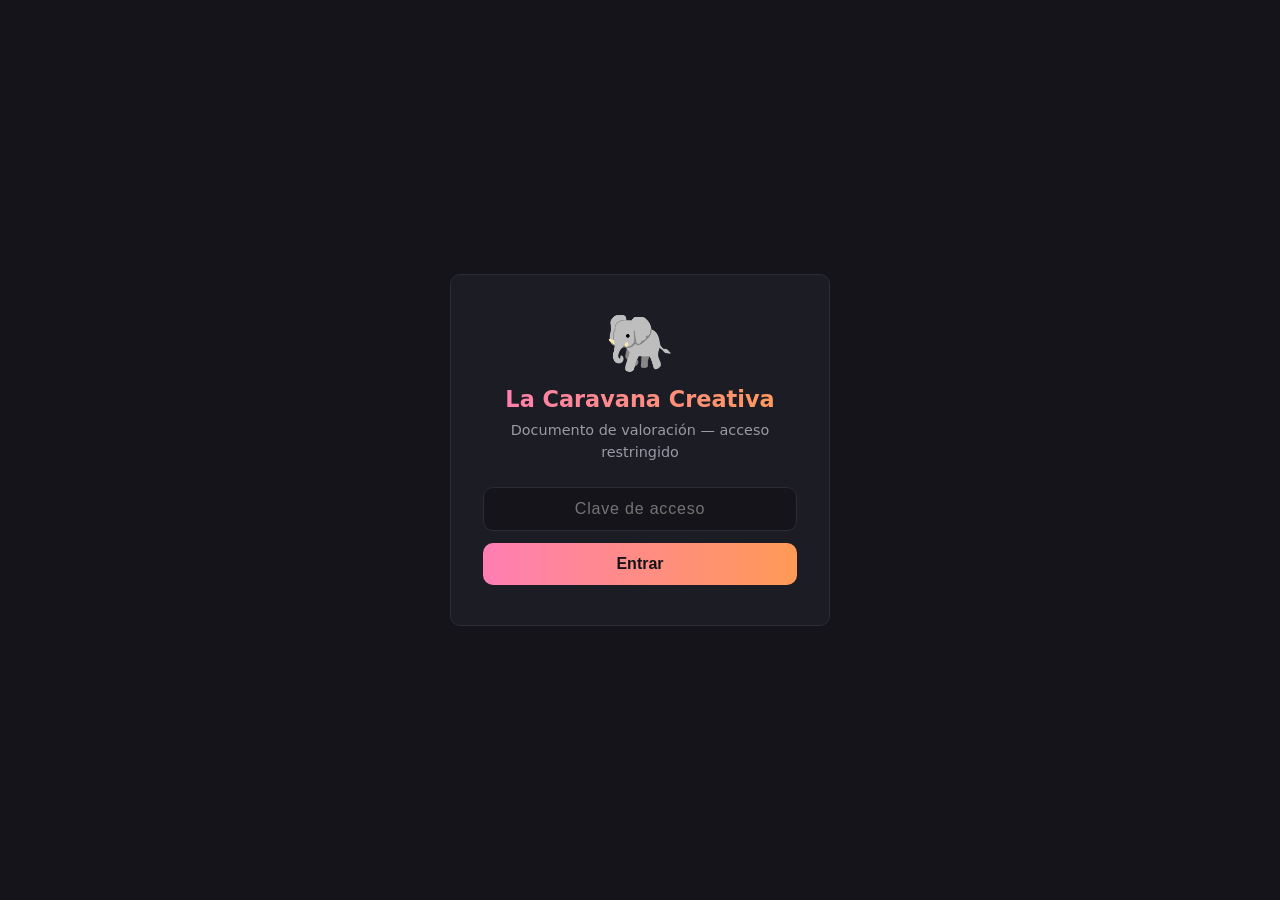
==== index.html @ cc8ba331 "feat: esqueleto y gate de claves" ====
<!DOCTYPE html>
<html lang="es">
<head>
<meta charset="UTF-8">
<meta name="viewport" content="width=device-width, initial-scale=1.0">
<title>La Caravana Creativa — Valoración</title>
<link rel="stylesheet" href="css/style.css">
</head>
<body>

<section id="key-screen" class="key-screen">
  <div class="key-card">
    <div class="logo" aria-hidden="true">🐘</div>
    <h1>La Caravana Creativa</h1>
    <p class="subtitle">Documento de valoración — acceso restringido</p>
    <form id="key-form" autocomplete="off">
      <label for="key-input" class="sr-only">Clave de acceso</label>
      <input type="password" id="key-input" name="key" placeholder="Clave de acceso" autocomplete="off">
      <button type="submit">Entrar</button>
    </form>
    <p id="key-error" class="key-error" hidden>Clave incorrecta. Intenta de nuevo.</p>
  </div>
</section>

<main id="app" hidden>
  <header class="app-header">
    <div class="brand">
      <span class="logo-small" aria-hidden="true">🐘</span>
      <span class="brand-name">La Caravana Creativa</span>
    </div>
    <nav class="main-nav" aria-label="Secciones del documento">
      <a href="#empresa">1. La empresa</a>
      <a href="#foto-financiera">2. Foto financiera</a>
      <a href="#activos">3. Activos</a>
      <a href="#marcas-clientes">4. Marcas clientes</a>
      <a href="#normalizacion">5. Normalización</a>
      <a href="#valoracion">6. Valoración</a>
      <a href="#rango-valor">7. Rango de valor</a>
    </nav>
  </header>

  <section id="empresa" class="section"></section>
  <section id="foto-financiera" class="section"></section>
  <section id="activos" class="section"></section>
  <section id="marcas-clientes" class="section"></section>
  <section id="normalizacion" class="section"></section>
  <section id="valoracion" class="section"></section>
  <section id="rango-valor" class="section"></section>
</main>

<script src="js/app.js" defer></script>
</body>
</html>
---- css/style.css ----
/* La Caravana Creativa — Valoración
   Estética: memo de inversión, sobrio y oscuro, acento degradé rosa/naranja. */

:root {
  --bg: #14141a;
  --bg-elevated: #1c1c24;
  --border: #2c2c36;
  --text: #eaeaef;
  --text-muted: #9a9aa8;
  --accent-start: #ff7eb3;
  --accent-end: #ff9a56;
  --gradient: linear-gradient(90deg, var(--accent-start), var(--accent-end));
  --radius: 10px;
}

* {
  box-sizing: border-box;
}

html, body {
  margin: 0;
  padding: 0;
}

body {
  background: var(--bg);
  color: var(--text);
  font-family: system-ui, -apple-system, "Segoe UI", Roboto, sans-serif;
  line-height: 1.5;
  min-height: 100vh;
}

.sr-only {
  position: absolute;
  width: 1px;
  height: 1px;
  padding: 0;
  margin: -1px;
  overflow: hidden;
  clip: rect(0, 0, 0, 0);
  white-space: nowrap;
  border: 0;
}

/* --- Pantalla de clave --- */

.key-screen {
  min-height: 100vh;
  display: flex;
  align-items: center;
  justify-content: center;
  padding: 24px;
}

.key-card {
  width: 100%;
  max-width: 380px;
  background: var(--bg-elevated);
  border: 1px solid var(--border);
  border-radius: var(--radius);
  padding: 40px 32px;
  text-align: center;
}

.key-card .logo {
  font-size: 56px;
  line-height: 1;
  margin-bottom: 12px;
}

.key-card h1 {
  font-size: 1.4rem;
  margin: 0 0 4px;
  background: var(--gradient);
  -webkit-background-clip: text;
  background-clip: text;
  color: transparent;
}

.key-card .subtitle {
  color: var(--text-muted);
  font-size: 0.9rem;
  margin: 0 0 24px;
}

#key-form {
  display: flex;
  flex-direction: column;
  gap: 12px;
}

#key-input {
  background: var(--bg);
  border: 1px solid var(--border);
  border-radius: var(--radius);
  color: var(--text);
  padding: 12px 14px;
  font-size: 1rem;
  text-align: center;
  letter-spacing: 0.05em;
}

#key-input:focus {
  outline: none;
  border-color: var(--accent-start);
}

#key-form button {
  background: var(--gradient);
  border: none;
  border-radius: var(--radius);
  color: #14141a;
  font-weight: 600;
  padding: 12px 14px;
  font-size: 1rem;
  cursor: pointer;
}

#key-form button:hover {
  opacity: 0.9;
}

.key-error {
  color: var(--accent-start);
  font-size: 0.85rem;
  margin: 16px 0 0;
}

/* --- App --- */

.app-header {
  position: sticky;
  top: 0;
  z-index: 10;
  background: var(--bg-elevated);
  border-bottom: 1px solid var(--border);
  padding: 16px 24px;
}

.brand {
  display: flex;
  align-items: center;
  gap: 8px;
  margin-bottom: 12px;
}

.logo-small {
  font-size: 1.3rem;
}

.brand-name {
  font-weight: 600;
  background: var(--gradient);
  -webkit-background-clip: text;
  background-clip: text;
  color: transparent;
}

.main-nav {
  display: flex;
  flex-wrap: wrap;
  gap: 6px 18px;
}

.main-nav a {
  color: var(--text-muted);
  text-decoration: none;
  font-size: 0.85rem;
  white-space: nowrap;
}

.main-nav a:hover {
  color: var(--text);
}

.section {
  max-width: 960px;
  margin: 0 auto;
  padding: 48px 24px;
  min-height: 200px;
  border-bottom: 1px solid var(--border);
}

.section:last-child {
  border-bottom: none;
}

/* --- Gate de modo: dueños vs. compradores --- */

body.mode-buyer .owner-only {
  display: none;
}

@media (max-width: 600px) {
  .key-card {
    padding: 32px 20px;
  }

  .app-header {
    padding: 12px 16px;
  }

  .section {
    padding: 32px 16px;
  }
}
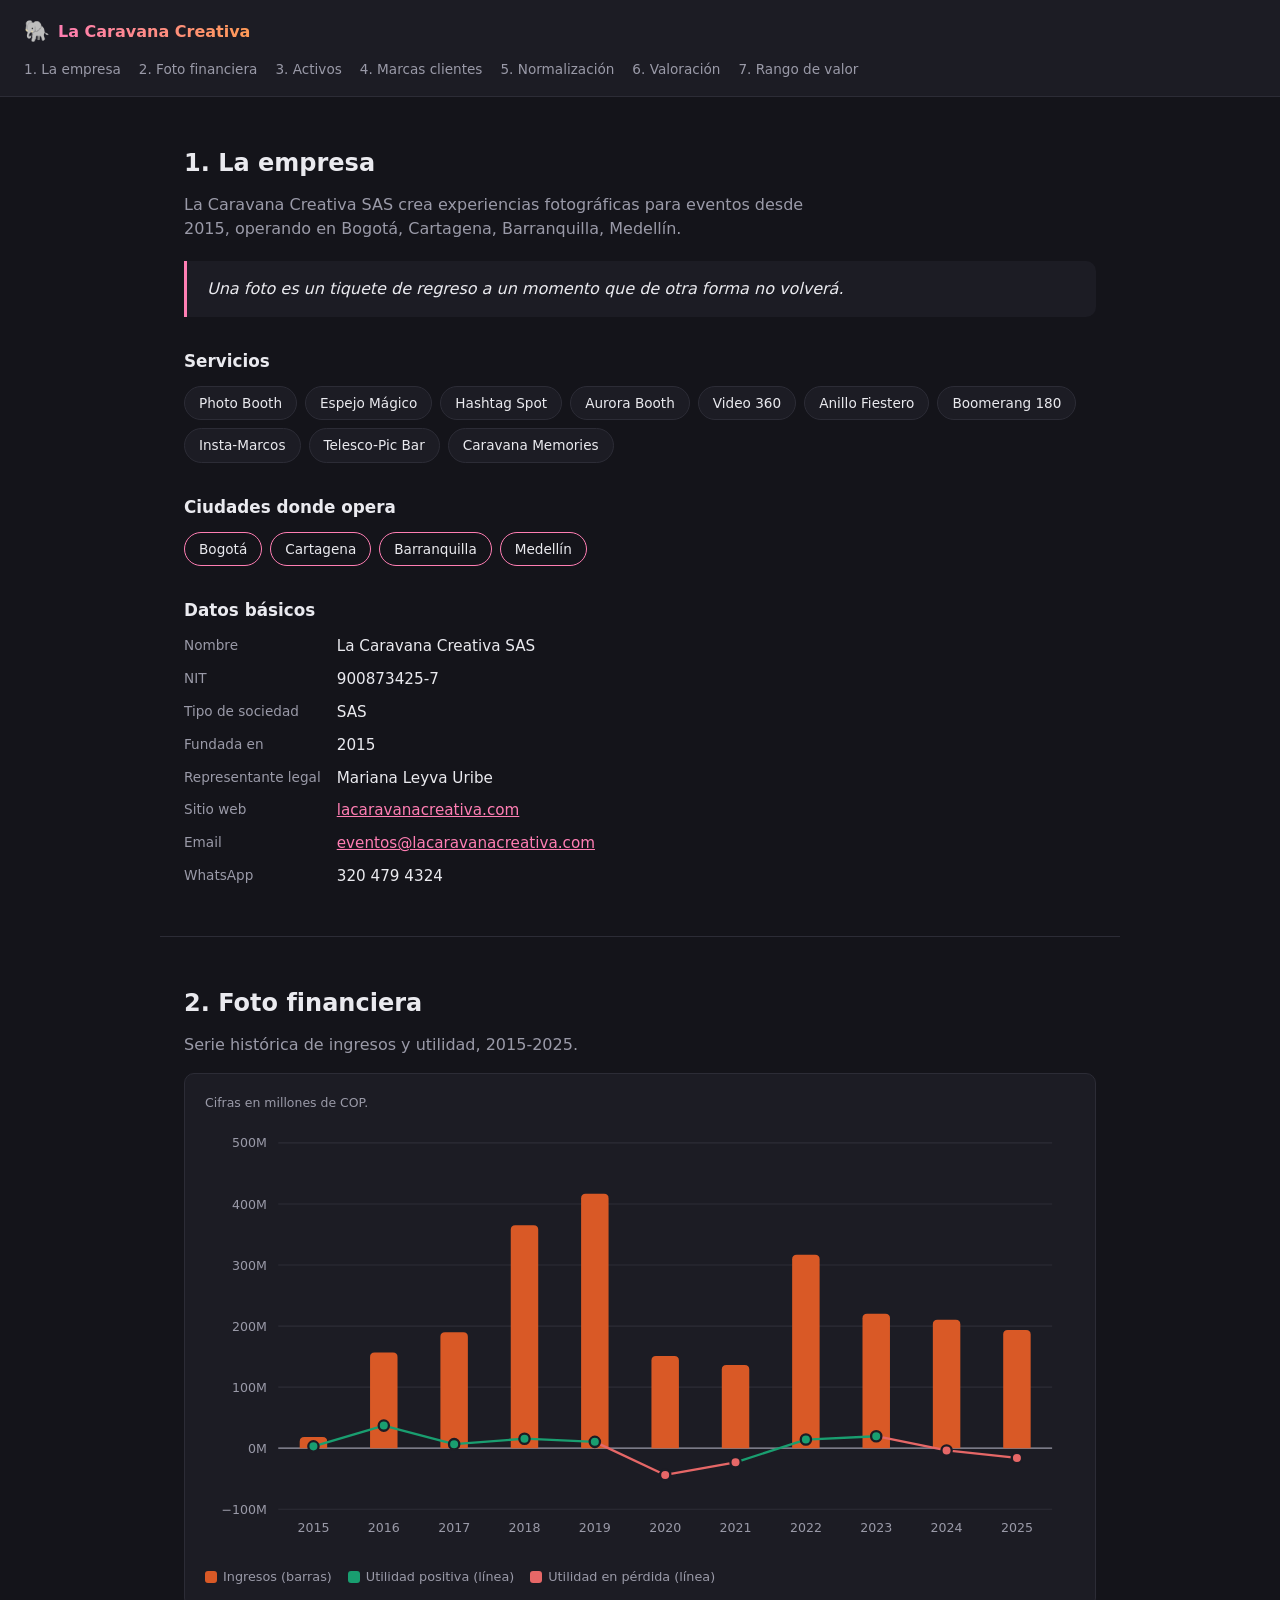
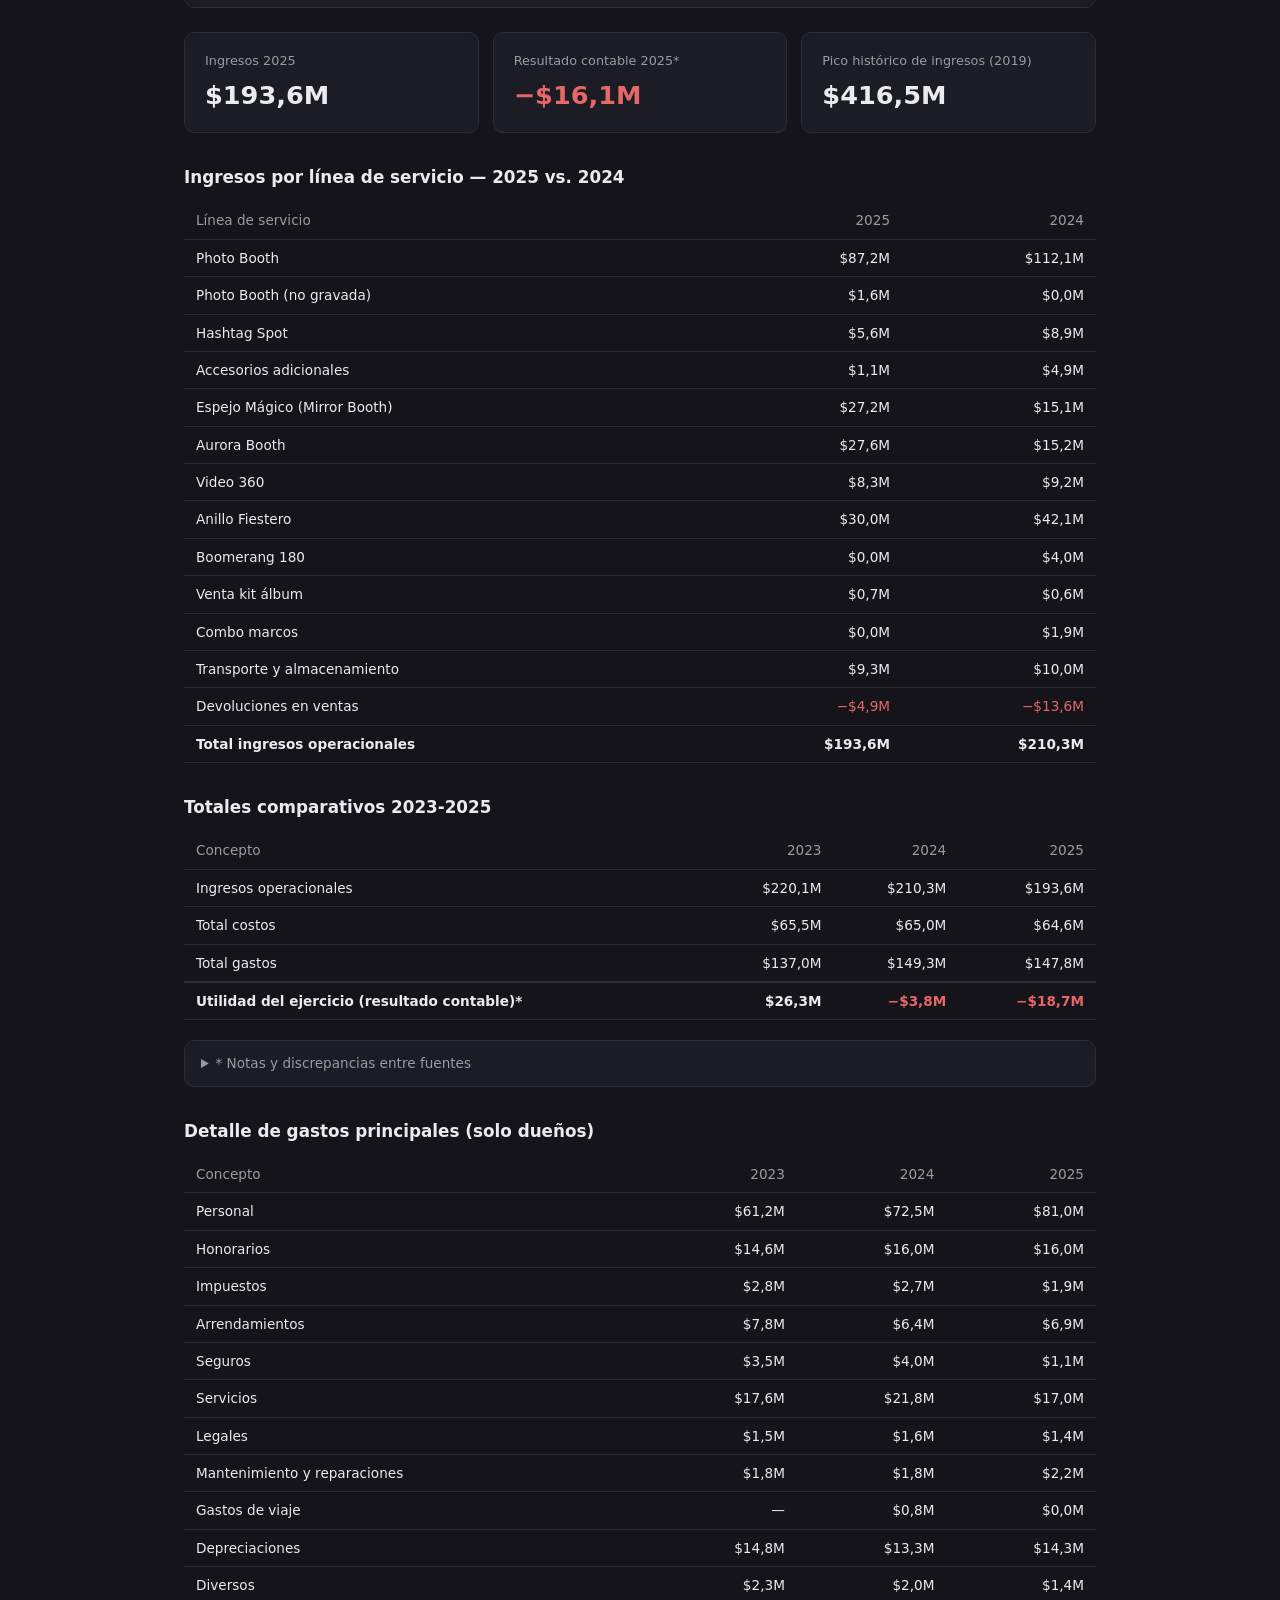
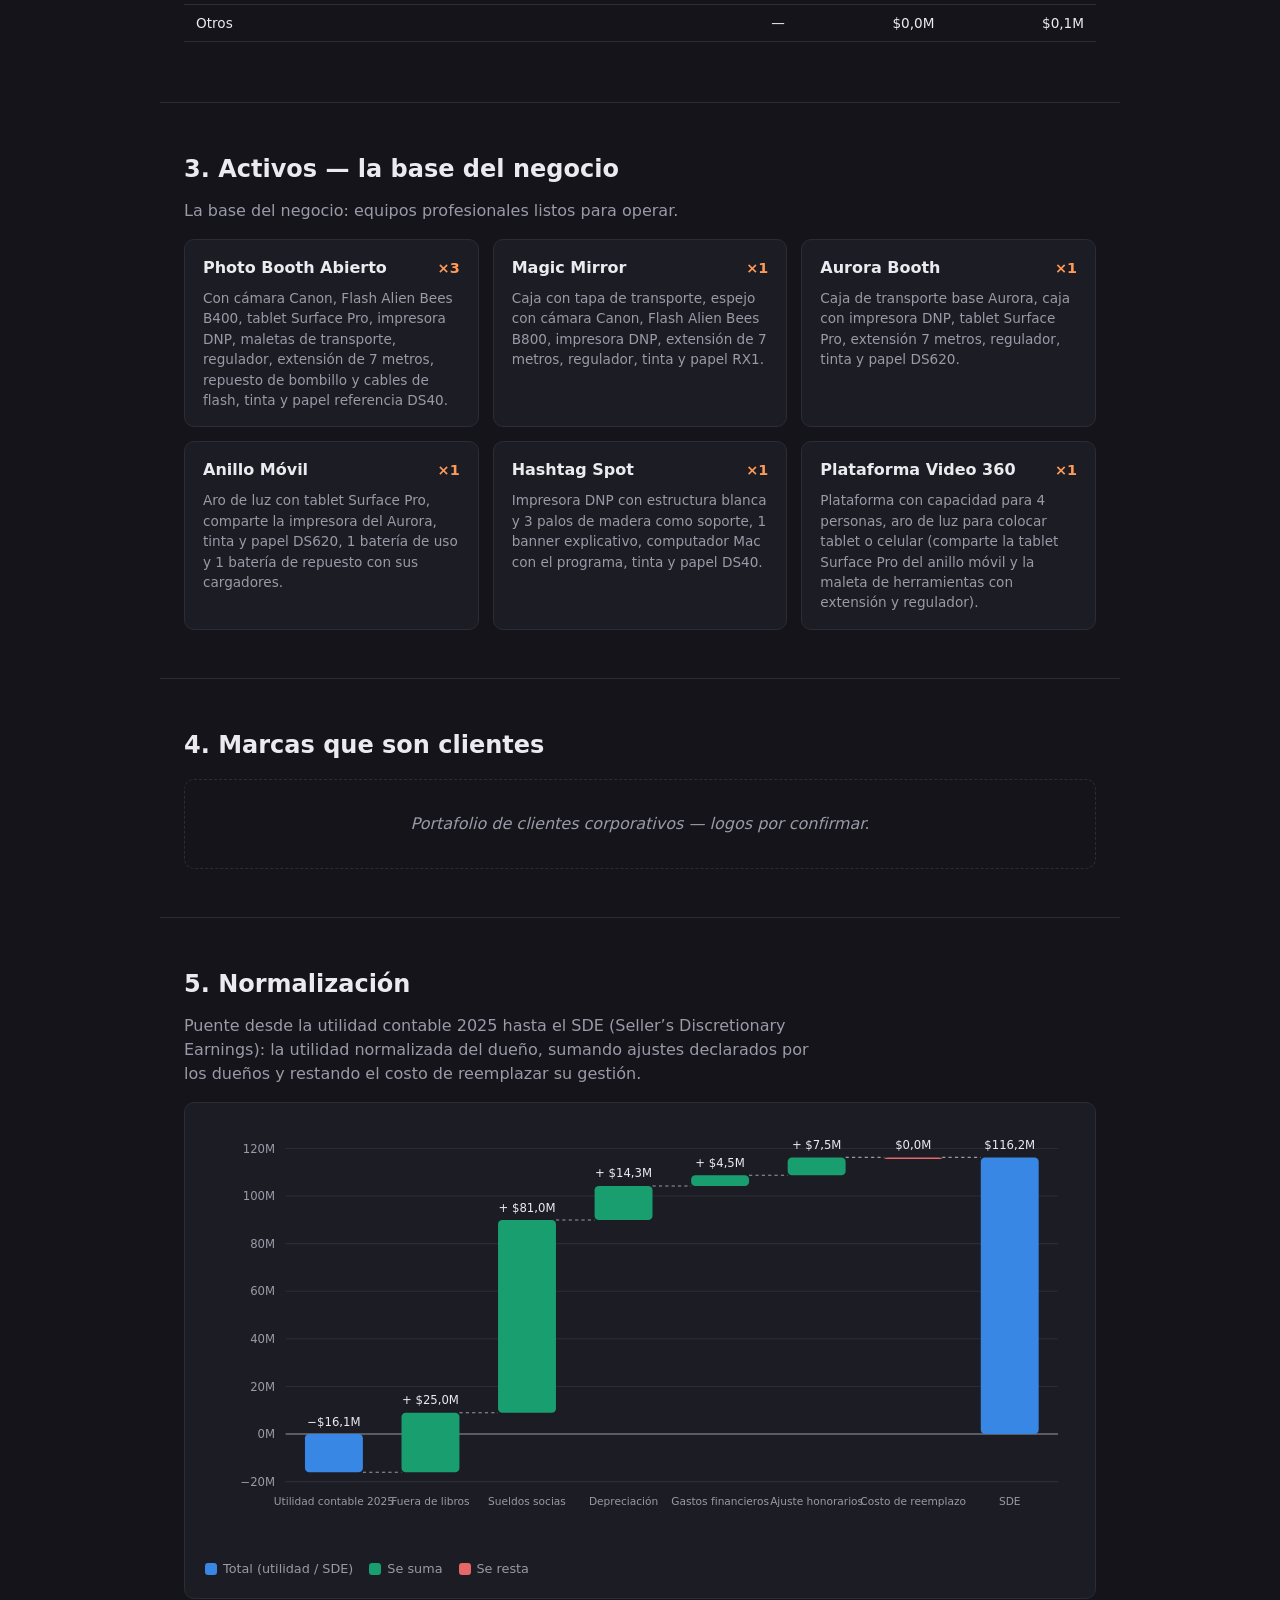
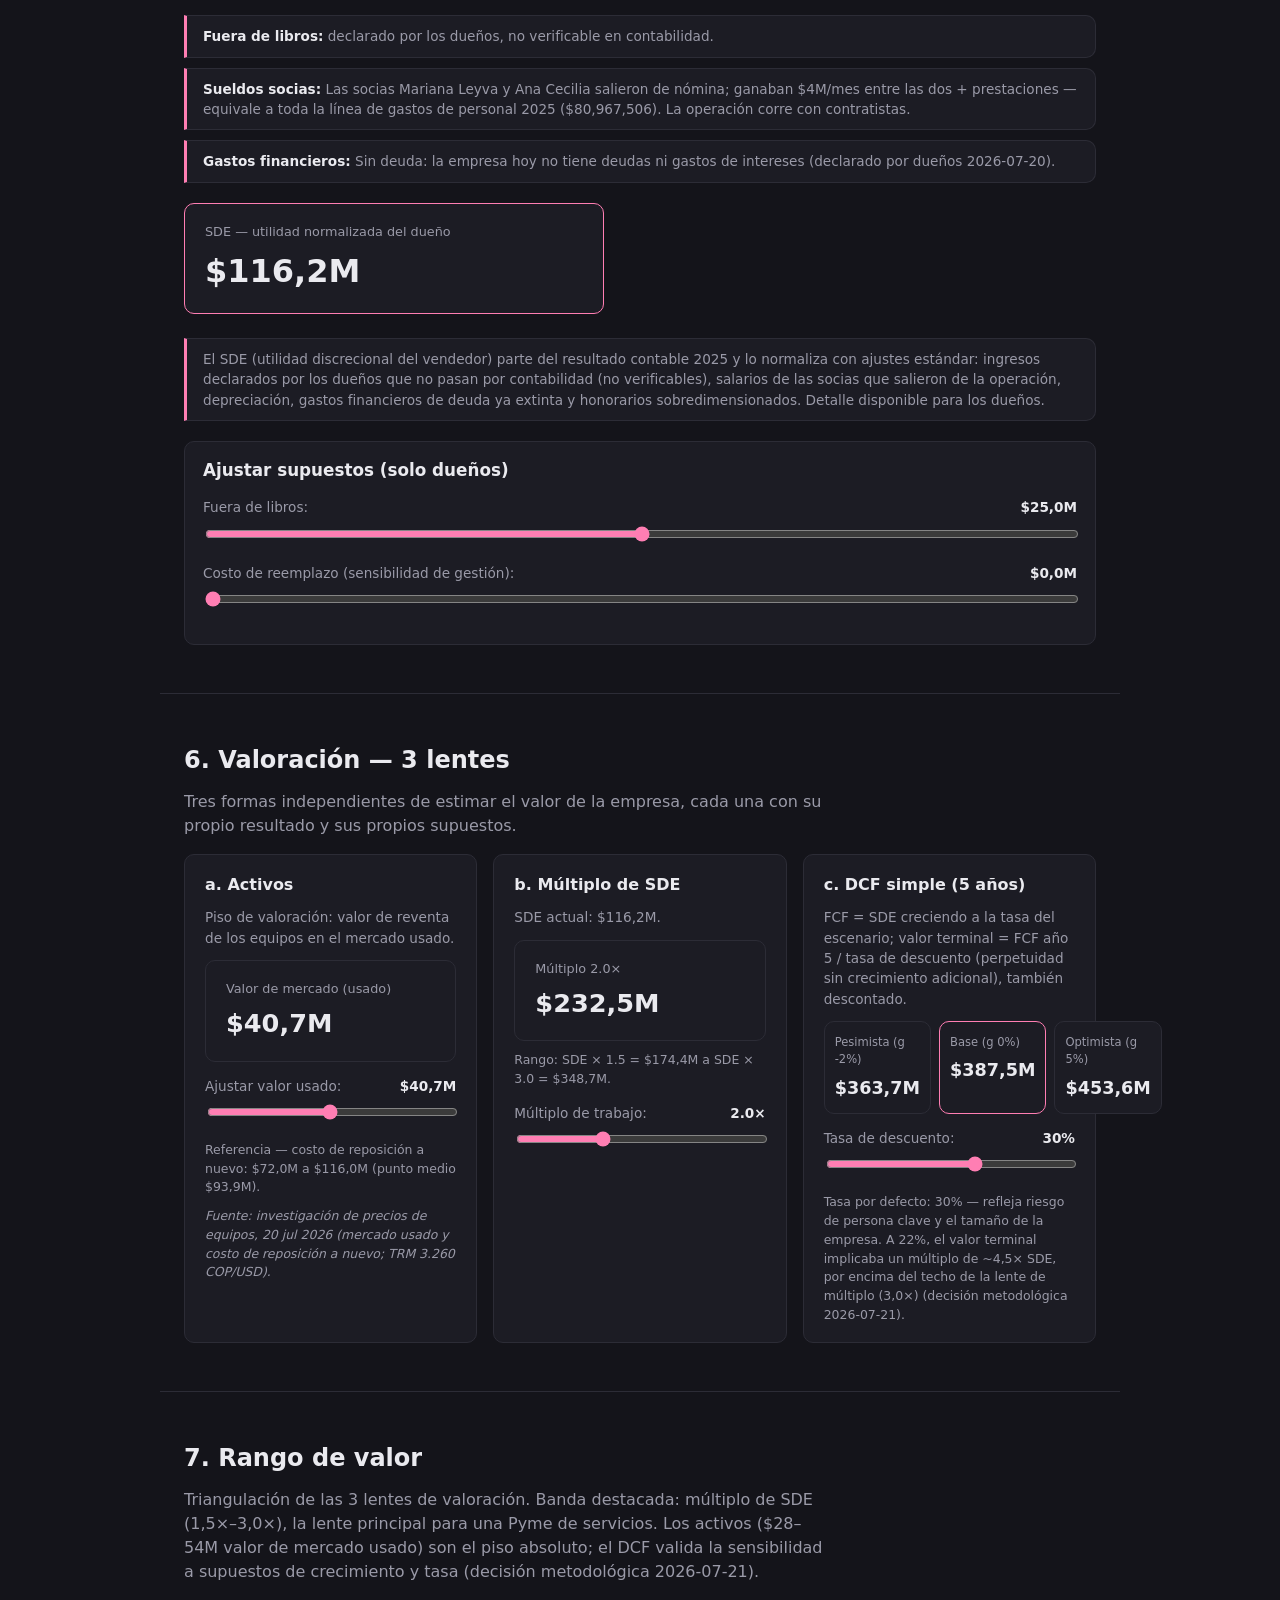
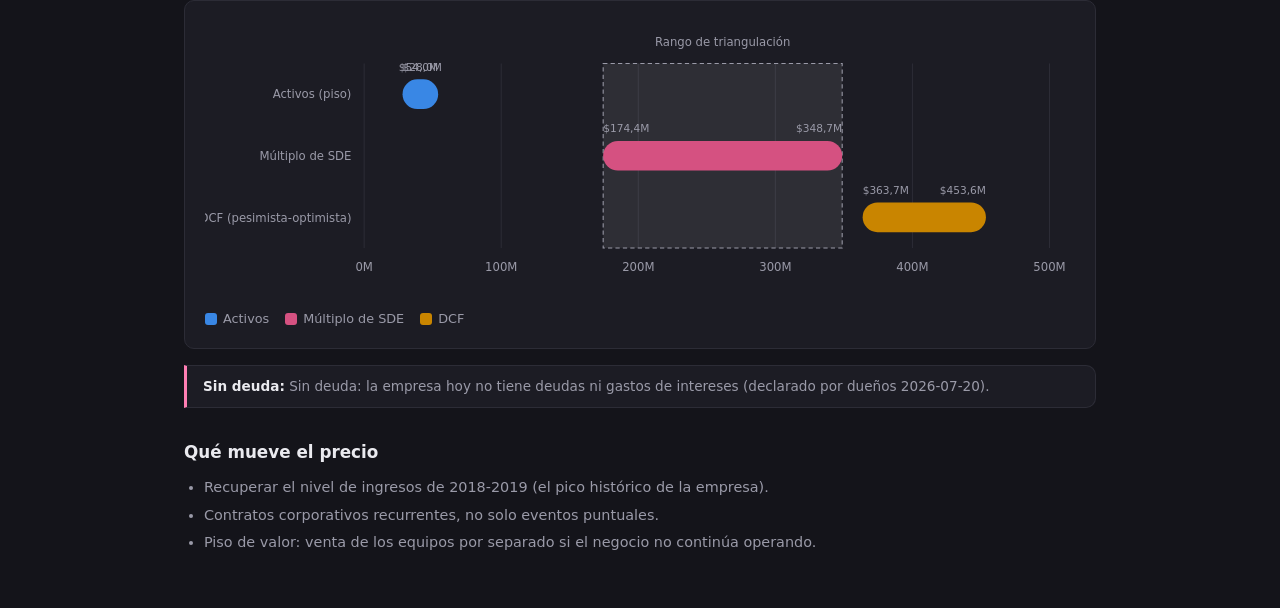
==== commit 84535a1c: "feat: elimina gate de clave; vista comprador vía ?vista=comprador Co-Authored-By: Claude Fable 5 <no" ====
--- a/index.html
+++ b/index.html
@@ -8,21 +8,7 @@
 </head>
 <body>
 
-<section id="key-screen" class="key-screen">
-  <div class="key-card">
-    <div class="logo" aria-hidden="true">🐘</div>
-    <h1>La Caravana Creativa</h1>
-    <p class="subtitle">Documento de valoración — acceso restringido</p>
-    <form id="key-form" autocomplete="off">
-      <label for="key-input" class="sr-only">Clave de acceso</label>
-      <input type="password" id="key-input" name="key" placeholder="Clave de acceso" autocomplete="off">
-      <button type="submit">Entrar</button>
-    </form>
-    <p id="key-error" class="key-error" hidden>Clave incorrecta. Intenta de nuevo.</p>
-  </div>
-</section>
-
-<main id="app" hidden>
+<main id="app">
   <header class="app-header">
     <div class="brand">
       <span class="logo-small" aria-hidden="true">🐘</span>
@@ -48,6 +34,9 @@
   <section id="rango-valor" class="section"></section>
 </main>
 
+<script src="js/data.js"></script>
+<script src="js/render.js"></script>
+<script src="js/valuation.js"></script>
 <script src="js/app.js" defer></script>
 </body>
 </html>
--- a/css/style.css
+++ b/css/style.css
@@ -11,6 +11,19 @@
   --accent-end: #ff9a56;
   --gradient: linear-gradient(90deg, var(--accent-start), var(--accent-end));
   --radius: 10px;
+  /* Paleta del gráfico financiero, validada con la skill dataviz contra esta
+     superficie oscura (--bg-elevated #1c1c24): ver nota en js/render.js. */
+  --chart-bar: #d95926;
+  --chart-positive: #199e70;
+  --chart-negative: #e66767;
+  /* Paleta de las Secciones 5-7 (js/valuation.js), validada con la skill
+     dataviz contra esta misma superficie oscura — ver nota en js/valuation.js. */
+  --wf-total: #3987e5;
+  --wf-incremento: #199e70;
+  --wf-decremento: #e66767;
+  --rb-activos: #3987e5;
+  --rb-multiplo: #d55181;
+  --rb-dcf: #c98500;
 }
 
 * {
@@ -191,6 +204,579 @@
   display: none;
 }
 
+/* --- Secciones 1-4: empresa, foto financiera, activos, marcas --- */
+
+.section h2 {
+  font-size: 1.5rem;
+  margin: 0 0 12px;
+}
+
+.section h3 {
+  font-size: 1.05rem;
+  margin: 32px 0 12px;
+  color: var(--text);
+}
+
+.section-lead {
+  color: var(--text-muted);
+  font-size: 1rem;
+  max-width: 640px;
+  margin: 0;
+}
+
+.quote-callout {
+  margin: 20px 0 28px;
+  padding: 16px 20px;
+  border-left: 3px solid var(--accent-start);
+  font-style: italic;
+  color: var(--text);
+  background: var(--bg-elevated);
+  border-radius: 0 var(--radius) var(--radius) 0;
+}
+
+/* Servicios / ciudades */
+
+.pill-grid, .badge-row {
+  list-style: none;
+  display: flex;
+  flex-wrap: wrap;
+  gap: 8px;
+  padding: 0;
+  margin: 0;
+}
+
+.pill-grid .pill {
+  background: var(--bg-elevated);
+  border: 1px solid var(--border);
+  border-radius: 999px;
+  padding: 6px 14px;
+  font-size: 0.85rem;
+}
+
+.badge-row .badge {
+  border: 1px solid var(--accent-start);
+  color: var(--text);
+  border-radius: 999px;
+  padding: 6px 14px;
+  font-size: 0.85rem;
+}
+
+/* Datos básicos */
+
+.meta-grid {
+  display: grid;
+  grid-template-columns: max-content 1fr;
+  column-gap: 16px;
+  row-gap: 10px;
+  margin: 0;
+}
+
+.meta-grid dt {
+  color: var(--text-muted);
+  font-size: 0.85rem;
+}
+
+.meta-grid dd {
+  margin: 0;
+  font-size: 0.95rem;
+}
+
+.meta-grid a {
+  color: var(--accent-start);
+}
+
+/* Tarjetas KPI */
+
+.kpi-grid {
+  display: grid;
+  grid-template-columns: repeat(auto-fit, minmax(180px, 1fr));
+  gap: 14px;
+  margin: 24px 0 32px;
+}
+
+.kpi-card {
+  background: var(--bg-elevated);
+  border: 1px solid var(--border);
+  border-radius: var(--radius);
+  padding: 18px 20px;
+  display: flex;
+  flex-direction: column;
+  gap: 6px;
+}
+
+.kpi-label {
+  color: var(--text-muted);
+  font-size: 0.8rem;
+}
+
+.kpi-value {
+  font-size: 1.6rem;
+  font-weight: 600;
+}
+
+.kpi-value.kpi-negative {
+  color: var(--chart-negative);
+}
+
+/* Gráfico */
+
+.chart-card {
+  background: var(--bg-elevated);
+  border: 1px solid var(--border);
+  border-radius: var(--radius);
+  padding: 20px;
+  margin: 16px 0;
+}
+
+.chart-unit-note {
+  color: var(--text-muted);
+  font-size: 0.78rem;
+  margin: 0 0 8px;
+}
+
+.chart-svg {
+  width: 100%;
+  height: auto;
+  display: block;
+}
+
+.chart-grid {
+  stroke: var(--border);
+  stroke-width: 1;
+}
+
+.chart-axis-zero {
+  stroke: var(--text-muted);
+  stroke-width: 1;
+}
+
+.chart-axis-label {
+  fill: var(--text-muted);
+  font-size: 11px;
+}
+
+.chart-bar {
+  fill: var(--chart-bar);
+}
+
+.chart-bar:hover, .chart-bar:focus {
+  opacity: 0.85;
+  outline: none;
+}
+
+.chart-line-segment {
+  stroke-width: 2;
+  stroke-linecap: round;
+}
+
+.chart-line-positive {
+  stroke: var(--chart-positive);
+}
+
+.chart-line-negative {
+  stroke: var(--chart-negative);
+}
+
+.chart-point {
+  stroke: var(--bg-elevated);
+  stroke-width: 2;
+}
+
+.chart-point-positive {
+  fill: var(--chart-positive);
+}
+
+.chart-point-negative {
+  fill: var(--chart-negative);
+}
+
+.chart-point:hover, .chart-point:focus {
+  stroke-width: 3;
+  outline: none;
+}
+
+.chart-legend {
+  display: flex;
+  flex-wrap: wrap;
+  gap: 16px;
+  margin-top: 12px;
+  font-size: 0.8rem;
+  color: var(--text-muted);
+}
+
+.legend-item {
+  display: flex;
+  align-items: center;
+  gap: 6px;
+}
+
+.legend-swatch {
+  width: 12px;
+  height: 12px;
+  border-radius: 3px;
+  display: inline-block;
+}
+
+.swatch-ingresos { background: var(--chart-bar); }
+.swatch-positivo { background: var(--chart-positive); }
+.swatch-negativo { background: var(--chart-negative); }
+
+.chart-tooltip {
+  position: fixed;
+  z-index: 50;
+  background: var(--bg-elevated);
+  border: 1px solid var(--border);
+  border-radius: 6px;
+  padding: 6px 10px;
+  font-size: 0.8rem;
+  color: var(--text);
+  pointer-events: none;
+  white-space: nowrap;
+}
+
+/* Tablas */
+
+.table-scroll {
+  overflow-x: auto;
+  margin: 12px 0;
+}
+
+.pyg-table {
+  width: 100%;
+  border-collapse: collapse;
+  font-size: 0.85rem;
+  min-width: 480px;
+}
+
+.pyg-table th, .pyg-table td {
+  padding: 8px 12px;
+  border-bottom: 1px solid var(--border);
+  text-align: right;
+  font-variant-numeric: tabular-nums;
+}
+
+.pyg-table th:first-child, .pyg-table td:first-child {
+  text-align: left;
+  font-variant-numeric: normal;
+}
+
+.pyg-table thead th {
+  color: var(--text-muted);
+  font-weight: 500;
+}
+
+.pyg-table .pyg-total td {
+  font-weight: 600;
+  border-top: 1px solid var(--border);
+}
+
+.pyg-table .pyg-result td {
+  border-top: 2px solid var(--border);
+}
+
+.pyg-table td.negative {
+  color: var(--chart-negative);
+}
+
+.notes-disclosure {
+  margin: 20px 0;
+  border: 1px solid var(--border);
+  border-radius: var(--radius);
+  padding: 12px 16px;
+  background: var(--bg-elevated);
+}
+
+.notes-disclosure summary {
+  cursor: pointer;
+  color: var(--text-muted);
+  font-size: 0.85rem;
+}
+
+.notes-disclosure ul {
+  margin: 12px 0 0;
+  padding-left: 18px;
+  font-size: 0.82rem;
+  color: var(--text-muted);
+}
+
+/* Activos */
+
+.equipos-grid {
+  display: grid;
+  grid-template-columns: repeat(auto-fit, minmax(240px, 1fr));
+  gap: 14px;
+  margin-top: 16px;
+}
+
+.equipo-card {
+  background: var(--bg-elevated);
+  border: 1px solid var(--border);
+  border-radius: var(--radius);
+  padding: 16px 18px;
+}
+
+.equipo-head {
+  display: flex;
+  align-items: baseline;
+  justify-content: space-between;
+  gap: 8px;
+}
+
+.equipo-head h3 {
+  margin: 0;
+  font-size: 1rem;
+}
+
+.equipo-qty {
+  color: var(--accent-end);
+  font-weight: 600;
+  font-size: 0.9rem;
+}
+
+.equipo-card p {
+  color: var(--text-muted);
+  font-size: 0.85rem;
+  margin: 8px 0 0;
+}
+
+/* Marcas */
+
+.marcas-grid {
+  display: grid;
+  grid-template-columns: repeat(auto-fit, minmax(140px, 1fr));
+  gap: 12px;
+  margin-top: 16px;
+}
+
+.marca-item {
+  background: var(--bg-elevated);
+  border: 1px solid var(--border);
+  border-radius: var(--radius);
+  padding: 16px;
+  text-align: center;
+  font-size: 0.9rem;
+}
+
+.marca-placeholder {
+  margin-top: 16px;
+  border: 1px dashed var(--border);
+  border-radius: var(--radius);
+  padding: 32px;
+  text-align: center;
+  color: var(--text-muted);
+  font-style: italic;
+}
+
+/* --- Secciones 5-7: normalización, valoración, rango de valor --- */
+
+.disclosure-note {
+  background: var(--bg-elevated);
+  border: 1px solid var(--border);
+  border-left: 3px solid var(--accent-start);
+  border-radius: 0 var(--radius) var(--radius) 0;
+  padding: 10px 16px;
+  margin: 10px 0;
+  font-size: 0.85rem;
+  color: var(--text-muted);
+}
+
+.disclosure-note strong {
+  color: var(--text);
+}
+
+/* Tarjeta KPI grande para el SDE prominente */
+
+.kpi-card-sde {
+  max-width: 420px;
+  margin: 20px 0 24px;
+  border-color: var(--accent-start);
+}
+
+.kpi-card-sde .kpi-value {
+  font-size: 2rem;
+}
+
+/* Sliders (owner-only) */
+
+.slider-panel {
+  margin-top: 20px;
+  padding: 16px 18px;
+  background: var(--bg-elevated);
+  border: 1px solid var(--border);
+  border-radius: var(--radius);
+}
+
+.slider-panel h3 {
+  margin-top: 0;
+}
+
+.slider-row {
+  margin: 14px 0;
+}
+
+.slider-row label {
+  display: flex;
+  justify-content: space-between;
+  gap: 12px;
+  font-size: 0.85rem;
+  color: var(--text-muted);
+  margin-bottom: 6px;
+}
+
+.slider-row label span {
+  color: var(--text);
+  font-weight: 600;
+  font-variant-numeric: tabular-nums;
+}
+
+input[type="range"] {
+  width: 100%;
+  accent-color: var(--accent-start);
+}
+
+/* Waterfall (Sección 5) */
+
+.wf-bar-total {
+  fill: var(--wf-total);
+}
+
+.wf-bar-incremento {
+  fill: var(--wf-incremento);
+}
+
+.wf-bar-decremento {
+  fill: var(--wf-decremento);
+}
+
+.wf-bar:hover, .wf-bar:focus {
+  opacity: 0.85;
+  outline: none;
+}
+
+.wf-connector {
+  stroke: var(--text-muted);
+  stroke-width: 1;
+  stroke-dasharray: 3 3;
+}
+
+.wf-value-label {
+  fill: var(--text);
+  font-size: 11px;
+  font-variant-numeric: tabular-nums;
+}
+
+.wf-cat-label {
+  font-size: 10px;
+}
+
+.swatch-wf-total { background: var(--wf-total); }
+.swatch-wf-incremento { background: var(--wf-incremento); }
+.swatch-wf-decremento { background: var(--wf-decremento); }
+
+/* Valoración — 3 lentes (Sección 6) */
+
+.lentes-grid {
+  display: grid;
+  grid-template-columns: repeat(auto-fit, minmax(260px, 1fr));
+  gap: 16px;
+  margin-top: 16px;
+}
+
+.lente-card {
+  background: var(--bg-elevated);
+  border: 1px solid var(--border);
+  border-radius: var(--radius);
+  padding: 18px 20px;
+}
+
+.lente-card h3 {
+  margin: 0 0 10px;
+  font-size: 1rem;
+}
+
+.lente-desc {
+  color: var(--text-muted);
+  font-size: 0.85rem;
+  margin: 0 0 12px;
+}
+
+.lente-nota, .lente-fuente {
+  color: var(--text-muted);
+  font-size: 0.78rem;
+  margin: 10px 0 0;
+}
+
+.lente-fuente {
+  font-style: italic;
+}
+
+.dcf-scenarios {
+  display: grid;
+  grid-template-columns: repeat(3, 1fr);
+  gap: 8px;
+  margin: 8px 0;
+}
+
+.dcf-scenario {
+  padding: 12px 10px;
+}
+
+.dcf-scenario .kpi-label {
+  font-size: 0.72rem;
+}
+
+.dcf-scenario .kpi-value {
+  font-size: 1.1rem;
+}
+
+.dcf-scenario.dcf-base {
+  border-color: var(--accent-start);
+}
+
+/* Rango de valor (Sección 7) */
+
+.rb-activos { fill: var(--rb-activos); }
+.rb-multiplo { fill: var(--rb-multiplo); }
+.rb-dcf { fill: var(--rb-dcf); }
+
+.rb-bar:hover, .rb-bar:focus {
+  opacity: 0.85;
+  outline: none;
+}
+
+.rb-triangulacion {
+  fill: rgba(255, 255, 255, 0.08);
+  stroke: var(--text-muted);
+  stroke-width: 1;
+  stroke-dasharray: 4 3;
+}
+
+.rb-tri-label {
+  fill: var(--text-muted);
+  font-size: 11px;
+}
+
+.rb-value-label {
+  fill: var(--text-muted);
+  font-size: 10px;
+  font-variant-numeric: tabular-nums;
+}
+
+.swatch-rb-activos { background: var(--rb-activos); }
+.swatch-rb-multiplo { background: var(--rb-multiplo); }
+.swatch-rb-dcf { background: var(--rb-dcf); }
+
+.drivers-list {
+  margin: 8px 0 0;
+  padding-left: 20px;
+  color: var(--text-muted);
+  font-size: 0.9rem;
+}
+
+.drivers-list li {
+  margin: 6px 0;
+}
+
 @media (max-width: 600px) {
   .key-card {
     padding: 32px 20px;
@@ -203,4 +789,8 @@
   .section {
     padding: 32px 16px;
   }
-}
+
+  .dcf-scenarios {
+    grid-template-columns: 1fr;
+  }
+}
